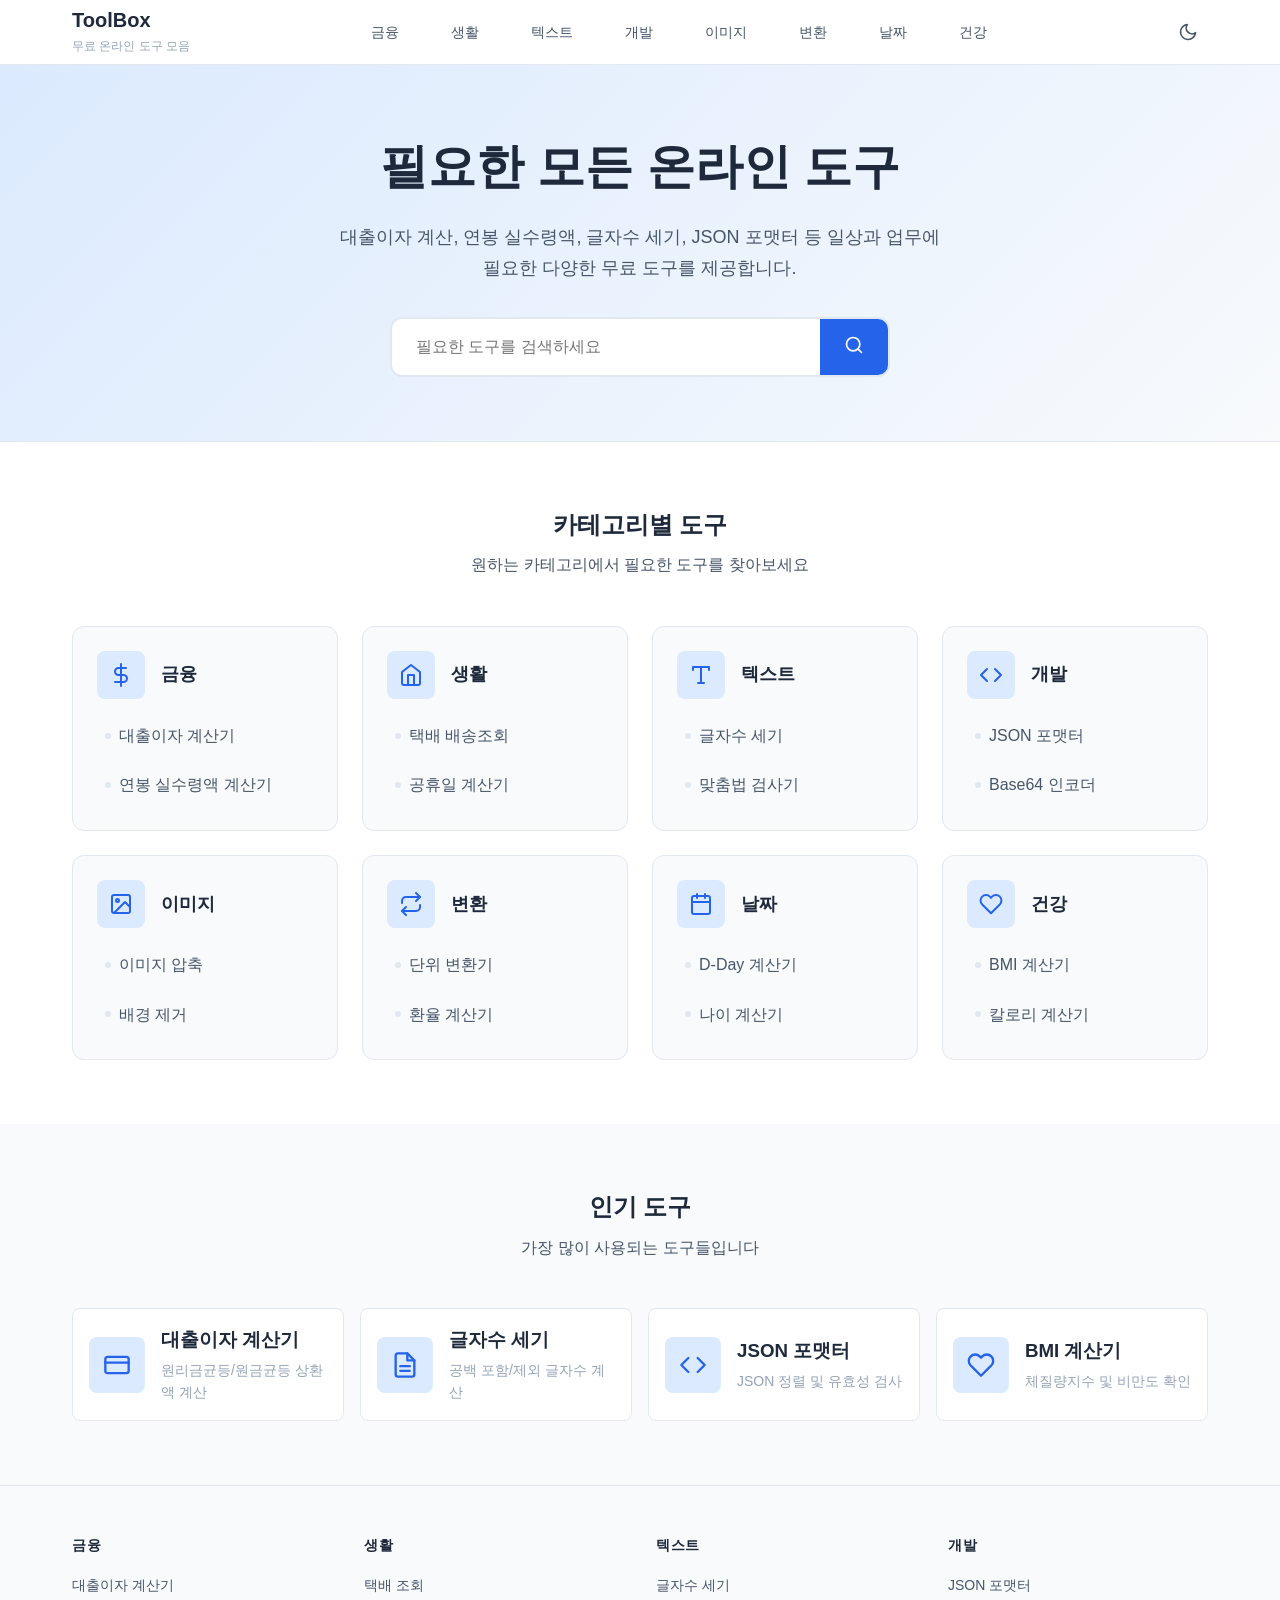
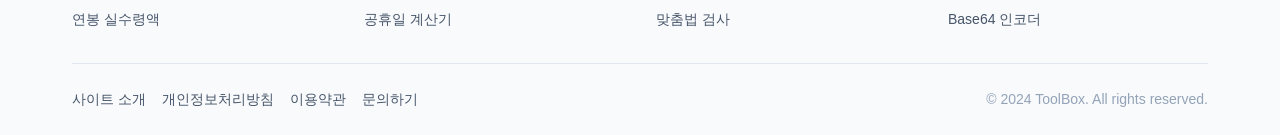
==== index.html @ 07d3b4db "first commit" ====
<!DOCTYPE html>
<html lang="ko">
<head>
  <meta charset="UTF-8">
  <meta name="viewport" content="width=device-width, initial-scale=1.0">

  <!-- SEO Meta Tags -->
  <title>ToolBox - 무료 온라인 도구 모음 | 계산기, 변환기, 개발 도구</title>
  <meta name="description" content="대출이자 계산기, 연봉 실수령액, 글자수 세기, JSON 포맷터 등 다양한 무료 온라인 도구를 제공합니다. 광고 없이 빠르고 편리하게 이용하세요.">
  <meta name="keywords" content="온라인 도구, 계산기, 변환기, 대출이자 계산기, 연봉 계산기, 글자수 세기, JSON 포맷터, BMI 계산기">
  <meta name="author" content="ToolBox">
  <meta name="robots" content="index, follow">
  <link rel="canonical" href="https://judysylph.com/">

  <!-- Open Graph / Facebook -->
  <meta property="og:type" content="website">
  <meta property="og:url" content="https://judysylph.com/">
  <meta property="og:title" content="ToolBox - 무료 온라인 도구 모음">
  <meta property="og:description" content="대출이자 계산기, 연봉 실수령액, 글자수 세기, JSON 포맷터 등 다양한 무료 온라인 도구를 제공합니다.">
  <meta property="og:image" content="https://judysylph.com/assets/images/og-image.png">
  <meta property="og:locale" content="ko_KR">
  <meta property="og:site_name" content="ToolBox">

  <!-- Twitter -->
  <meta name="twitter:card" content="summary_large_image">
  <meta name="twitter:url" content="https://judysylph.com/">
  <meta name="twitter:title" content="ToolBox - 무료 온라인 도구 모음">
  <meta name="twitter:description" content="대출이자 계산기, 연봉 실수령액, 글자수 세기, JSON 포맷터 등 다양한 무료 온라인 도구를 제공합니다.">
  <meta name="twitter:image" content="https://judysylph.com/assets/images/og-image.png">

  <!-- Favicon -->
  <link rel="icon" type="image/x-icon" href="/assets/images/favicon.ico">
  <link rel="apple-touch-icon" href="/assets/images/apple-touch-icon.png">

  <!-- Stylesheets -->
  <link rel="stylesheet" href="/assets/css/variables.css">
  <link rel="stylesheet" href="/assets/css/common.css">

  <!-- Page Specific Styles -->
  <style>
    /* Hero Section */
    .hero {
      text-align: center;
      padding: var(--spacing-3xl) 0;
      background: linear-gradient(135deg, var(--color-primary-light) 0%, var(--color-bg-secondary) 100%);
      border-bottom: 1px solid var(--color-border);
    }

    .hero-title {
      font-size: var(--font-size-4xl);
      font-weight: var(--font-weight-bold);
      color: var(--color-text-primary);
      margin-bottom: var(--spacing-md);
    }

    .hero-description {
      font-size: var(--font-size-lg);
      color: var(--color-text-secondary);
      max-width: 600px;
      margin: 0 auto var(--spacing-xl);
      line-height: var(--line-height-relaxed);
    }

    /* Search Box */
    .search-box {
      max-width: 500px;
      margin: 0 auto;
    }

    .search-input-wrapper {
      display: flex;
      background-color: var(--color-bg-primary);
      border: 2px solid var(--color-border);
      border-radius: var(--radius-lg);
      overflow: hidden;
      transition: border-color var(--transition-fast);
    }

    .search-input-wrapper:focus-within {
      border-color: var(--color-primary);
    }

    .search-input {
      flex: 1;
      padding: var(--spacing-md) var(--spacing-lg);
      border: none;
      font-size: var(--font-size-base);
      background: transparent;
      color: var(--color-text-primary);
    }

    .search-input:focus {
      outline: none;
    }

    .search-btn {
      padding: var(--spacing-md) var(--spacing-lg);
      background-color: var(--color-primary);
      color: var(--color-text-inverse);
      border: none;
      cursor: pointer;
      transition: background-color var(--transition-fast);
    }

    .search-btn:hover {
      background-color: var(--color-primary-hover);
    }

    /* Categories Section */
    .categories-section {
      padding: var(--spacing-3xl) 0;
    }

    .section-header {
      text-align: center;
      margin-bottom: var(--spacing-2xl);
    }

    .section-header h2 {
      font-size: var(--font-size-2xl);
      font-weight: var(--font-weight-bold);
      color: var(--color-text-primary);
      margin-bottom: var(--spacing-sm);
    }

    .section-header p {
      color: var(--color-text-secondary);
    }

    /* Category Grid */
    .category-grid {
      display: grid;
      grid-template-columns: repeat(1, 1fr);
      gap: var(--spacing-lg);
    }

    .category-card {
      background-color: var(--color-bg-secondary);
      border: 1px solid var(--color-border);
      border-radius: var(--radius-lg);
      padding: var(--spacing-lg);
      transition: border-color var(--transition-fast), box-shadow var(--transition-fast);
    }

    .category-card:hover {
      border-color: var(--color-primary);
      box-shadow: var(--shadow-md);
    }

    .category-header {
      display: flex;
      align-items: center;
      gap: var(--spacing-md);
      margin-bottom: var(--spacing-md);
    }

    .category-icon {
      width: 48px;
      height: 48px;
      display: flex;
      align-items: center;
      justify-content: center;
      background-color: var(--color-primary-light);
      border-radius: var(--radius-md);
      color: var(--color-primary);
    }

    .category-icon svg {
      width: 24px;
      height: 24px;
    }

    .category-title {
      font-size: var(--font-size-lg);
      font-weight: var(--font-weight-semibold);
      color: var(--color-text-primary);
    }

    .category-tools {
      display: flex;
      flex-direction: column;
      gap: var(--spacing-sm);
    }

    .category-tools a {
      display: flex;
      align-items: center;
      gap: var(--spacing-sm);
      padding: var(--spacing-sm);
      color: var(--color-text-secondary);
      border-radius: var(--radius-sm);
      transition: background-color var(--transition-fast), color var(--transition-fast);
    }

    .category-tools a:hover {
      background-color: var(--color-bg-tertiary);
      color: var(--color-primary);
    }

    .category-tools a::before {
      content: '';
      width: 6px;
      height: 6px;
      background-color: var(--color-border);
      border-radius: 50%;
    }

    .category-tools a:hover::before {
      background-color: var(--color-primary);
    }

    /* Popular Tools Section */
    .popular-section {
      padding: var(--spacing-3xl) 0;
      background-color: var(--color-bg-secondary);
    }

    .popular-grid {
      display: grid;
      grid-template-columns: repeat(1, 1fr);
      gap: var(--spacing-md);
    }

    .popular-card {
      display: flex;
      align-items: center;
      gap: var(--spacing-md);
      padding: var(--spacing-md);
      background-color: var(--color-bg-primary);
      border: 1px solid var(--color-border);
      border-radius: var(--radius-md);
      transition: border-color var(--transition-fast), box-shadow var(--transition-fast);
    }

    .popular-card:hover {
      border-color: var(--color-primary);
      box-shadow: var(--shadow-md);
    }

    .popular-icon {
      width: 56px;
      height: 56px;
      display: flex;
      align-items: center;
      justify-content: center;
      background-color: var(--color-primary-light);
      border-radius: var(--radius-md);
      color: var(--color-primary);
      flex-shrink: 0;
    }

    .popular-icon svg {
      width: 28px;
      height: 28px;
    }

    .popular-content {
      flex: 1;
    }

    .popular-title {
      font-weight: var(--font-weight-semibold);
      color: var(--color-text-primary);
      margin-bottom: 4px;
    }

    .popular-desc {
      font-size: var(--font-size-sm);
      color: var(--color-text-tertiary);
    }

    /* Responsive */
    @media (min-width: 640px) {
      .category-grid {
        grid-template-columns: repeat(2, 1fr);
      }

      .popular-grid {
        grid-template-columns: repeat(2, 1fr);
      }
    }

    @media (min-width: 1024px) {
      .hero-title {
        font-size: 3rem;
      }

      .category-grid {
        grid-template-columns: repeat(4, 1fr);
      }

      .popular-grid {
        grid-template-columns: repeat(4, 1fr);
      }
    }
  </style>

  <!-- Structured Data -->
  <script type="application/ld+json">
  {
    "@context": "https://schema.org",
    "@type": "WebSite",
    "name": "ToolBox",
    "url": "https://judysylph.com",
    "description": "다양한 온라인 도구를 무료로 제공하는 사이트입니다.",
    "potentialAction": {
      "@type": "SearchAction",
      "target": "https://judysylph.com/search?q={search_term_string}",
      "query-input": "required name=search_term_string"
    }
  }
  </script>
</head>
<body>
  <!-- Skip Link -->
  <a href="#main-content" class="skip-link">본문으로 바로가기</a>

  <!-- Header -->
  <header class="site-header">
    <div class="header-container">
      <div class="site-brand">
        <a href="/">
          <span class="site-name">ToolBox</span>
        </a>
        <span class="site-tagline">무료 온라인 도구 모음</span>
      </div>

      <nav class="main-nav" aria-label="메인 메뉴">
        <ul class="nav-list">
          <li class="nav-item"><a href="/tools/finance/">금융</a></li>
          <li class="nav-item"><a href="/tools/life/">생활</a></li>
          <li class="nav-item"><a href="/tools/text/">텍스트</a></li>
          <li class="nav-item"><a href="/tools/dev/">개발</a></li>
          <li class="nav-item"><a href="/tools/image/">이미지</a></li>
          <li class="nav-item"><a href="/tools/convert/">변환</a></li>
          <li class="nav-item"><a href="/tools/date/">날짜</a></li>
          <li class="nav-item"><a href="/tools/health/">건강</a></li>
        </ul>
      </nav>

      <div class="header-utils">
        <button type="button" class="btn-icon theme-toggle" aria-label="다크모드 전환">
          <svg class="icon-moon" xmlns="http://www.w3.org/2000/svg" width="20" height="20" viewBox="0 0 24 24" fill="none" stroke="currentColor" stroke-width="2" stroke-linecap="round" stroke-linejoin="round">
            <path d="M21 12.79A9 9 0 1 1 11.21 3 7 7 0 0 0 21 12.79z"></path>
          </svg>
          <svg class="icon-sun" xmlns="http://www.w3.org/2000/svg" width="20" height="20" viewBox="0 0 24 24" fill="none" stroke="currentColor" stroke-width="2" stroke-linecap="round" stroke-linejoin="round" style="display: none;">
            <circle cx="12" cy="12" r="5"></circle>
            <line x1="12" y1="1" x2="12" y2="3"></line>
            <line x1="12" y1="21" x2="12" y2="23"></line>
            <line x1="4.22" y1="4.22" x2="5.64" y2="5.64"></line>
            <line x1="18.36" y1="18.36" x2="19.78" y2="19.78"></line>
            <line x1="1" y1="12" x2="3" y2="12"></line>
            <line x1="21" y1="12" x2="23" y2="12"></line>
            <line x1="4.22" y1="19.78" x2="5.64" y2="18.36"></line>
            <line x1="18.36" y1="5.64" x2="19.78" y2="4.22"></line>
          </svg>
        </button>

        <button type="button" class="btn-icon mobile-menu-toggle" aria-label="메뉴 열기" aria-expanded="false" aria-controls="mobile-nav">
          <svg class="icon-menu" xmlns="http://www.w3.org/2000/svg" width="20" height="20" viewBox="0 0 24 24" fill="none" stroke="currentColor" stroke-width="2" stroke-linecap="round" stroke-linejoin="round">
            <line x1="3" y1="12" x2="21" y2="12"></line>
            <line x1="3" y1="6" x2="21" y2="6"></line>
            <line x1="3" y1="18" x2="21" y2="18"></line>
          </svg>
          <svg class="icon-close" xmlns="http://www.w3.org/2000/svg" width="20" height="20" viewBox="0 0 24 24" fill="none" stroke="currentColor" stroke-width="2" stroke-linecap="round" stroke-linejoin="round">
            <line x1="18" y1="6" x2="6" y2="18"></line>
            <line x1="6" y1="6" x2="18" y2="18"></line>
          </svg>
        </button>
      </div>
    </div>

    <nav id="mobile-nav" class="mobile-nav" aria-label="모바일 메뉴">
      <ul class="mobile-nav-list">
        <li class="mobile-nav-item"><a href="/tools/finance/">금융</a></li>
        <li class="mobile-nav-item"><a href="/tools/life/">생활</a></li>
        <li class="mobile-nav-item"><a href="/tools/text/">텍스트</a></li>
        <li class="mobile-nav-item"><a href="/tools/dev/">개발</a></li>
        <li class="mobile-nav-item"><a href="/tools/image/">이미지</a></li>
        <li class="mobile-nav-item"><a href="/tools/convert/">변환</a></li>
        <li class="mobile-nav-item"><a href="/tools/date/">날짜</a></li>
        <li class="mobile-nav-item"><a href="/tools/health/">건강</a></li>
      </ul>
    </nav>
  </header>

  <!-- Main Content -->
  <main id="main-content">
    <!-- Hero Section -->
    <section class="hero">
      <div class="container">
        <h1 class="hero-title">필요한 모든 온라인 도구</h1>
        <p class="hero-description">
          대출이자 계산, 연봉 실수령액, 글자수 세기, JSON 포맷터 등
          일상과 업무에 필요한 다양한 무료 도구를 제공합니다.
        </p>
        <div class="search-box">
          <div class="search-input-wrapper">
            <input type="search" class="search-input" placeholder="필요한 도구를 검색하세요" aria-label="도구 검색">
            <button type="button" class="search-btn" aria-label="검색">
              <svg xmlns="http://www.w3.org/2000/svg" width="20" height="20" viewBox="0 0 24 24" fill="none" stroke="currentColor" stroke-width="2" stroke-linecap="round" stroke-linejoin="round">
                <circle cx="11" cy="11" r="8"></circle>
                <line x1="21" y1="21" x2="16.65" y2="16.65"></line>
              </svg>
            </button>
          </div>
        </div>
      </div>
    </section>

    <!-- Categories Section -->
    <section class="categories-section">
      <div class="container">
        <div class="section-header">
          <h2>카테고리별 도구</h2>
          <p>원하는 카테고리에서 필요한 도구를 찾아보세요</p>
        </div>

        <div class="category-grid">
          <!-- 금융 -->
          <div class="category-card">
            <div class="category-header">
              <div class="category-icon">
                <svg xmlns="http://www.w3.org/2000/svg" width="24" height="24" viewBox="0 0 24 24" fill="none" stroke="currentColor" stroke-width="2" stroke-linecap="round" stroke-linejoin="round">
                  <line x1="12" y1="1" x2="12" y2="23"></line>
                  <path d="M17 5H9.5a3.5 3.5 0 0 0 0 7h5a3.5 3.5 0 0 1 0 7H6"></path>
                </svg>
              </div>
              <h3 class="category-title">금융</h3>
            </div>
            <div class="category-tools">
              <a href="/tools/finance/loan-calculator.html">대출이자 계산기</a>
              <a href="/tools/finance/salary-calculator.html">연봉 실수령액 계산기</a>
            </div>
          </div>

          <!-- 생활 -->
          <div class="category-card">
            <div class="category-header">
              <div class="category-icon">
                <svg xmlns="http://www.w3.org/2000/svg" width="24" height="24" viewBox="0 0 24 24" fill="none" stroke="currentColor" stroke-width="2" stroke-linecap="round" stroke-linejoin="round">
                  <path d="M3 9l9-7 9 7v11a2 2 0 0 1-2 2H5a2 2 0 0 1-2-2z"></path>
                  <polyline points="9 22 9 12 15 12 15 22"></polyline>
                </svg>
              </div>
              <h3 class="category-title">생활</h3>
            </div>
            <div class="category-tools">
              <a href="/tools/life/delivery-tracking.html">택배 배송조회</a>
              <a href="/tools/life/holiday-calculator.html">공휴일 계산기</a>
            </div>
          </div>

          <!-- 텍스트 -->
          <div class="category-card">
            <div class="category-header">
              <div class="category-icon">
                <svg xmlns="http://www.w3.org/2000/svg" width="24" height="24" viewBox="0 0 24 24" fill="none" stroke="currentColor" stroke-width="2" stroke-linecap="round" stroke-linejoin="round">
                  <polyline points="4 7 4 4 20 4 20 7"></polyline>
                  <line x1="9" y1="20" x2="15" y2="20"></line>
                  <line x1="12" y1="4" x2="12" y2="20"></line>
                </svg>
              </div>
              <h3 class="category-title">텍스트</h3>
            </div>
            <div class="category-tools">
              <a href="/tools/text/char-counter.html">글자수 세기</a>
              <a href="/tools/text/spell-checker.html">맞춤법 검사기</a>
            </div>
          </div>

          <!-- 개발 -->
          <div class="category-card">
            <div class="category-header">
              <div class="category-icon">
                <svg xmlns="http://www.w3.org/2000/svg" width="24" height="24" viewBox="0 0 24 24" fill="none" stroke="currentColor" stroke-width="2" stroke-linecap="round" stroke-linejoin="round">
                  <polyline points="16 18 22 12 16 6"></polyline>
                  <polyline points="8 6 2 12 8 18"></polyline>
                </svg>
              </div>
              <h3 class="category-title">개발</h3>
            </div>
            <div class="category-tools">
              <a href="/tools/dev/json-formatter.html">JSON 포맷터</a>
              <a href="/tools/dev/base64-encoder.html">Base64 인코더</a>
            </div>
          </div>

          <!-- 이미지 -->
          <div class="category-card">
            <div class="category-header">
              <div class="category-icon">
                <svg xmlns="http://www.w3.org/2000/svg" width="24" height="24" viewBox="0 0 24 24" fill="none" stroke="currentColor" stroke-width="2" stroke-linecap="round" stroke-linejoin="round">
                  <rect x="3" y="3" width="18" height="18" rx="2" ry="2"></rect>
                  <circle cx="8.5" cy="8.5" r="1.5"></circle>
                  <polyline points="21 15 16 10 5 21"></polyline>
                </svg>
              </div>
              <h3 class="category-title">이미지</h3>
            </div>
            <div class="category-tools">
              <a href="/tools/image/image-compressor.html">이미지 압축</a>
              <a href="/tools/image/bg-remover.html">배경 제거</a>
            </div>
          </div>

          <!-- 변환 -->
          <div class="category-card">
            <div class="category-header">
              <div class="category-icon">
                <svg xmlns="http://www.w3.org/2000/svg" width="24" height="24" viewBox="0 0 24 24" fill="none" stroke="currentColor" stroke-width="2" stroke-linecap="round" stroke-linejoin="round">
                  <polyline points="17 1 21 5 17 9"></polyline>
                  <path d="M3 11V9a4 4 0 0 1 4-4h14"></path>
                  <polyline points="7 23 3 19 7 15"></polyline>
                  <path d="M21 13v2a4 4 0 0 1-4 4H3"></path>
                </svg>
              </div>
              <h3 class="category-title">변환</h3>
            </div>
            <div class="category-tools">
              <a href="/tools/convert/unit-converter.html">단위 변환기</a>
              <a href="/tools/convert/currency-calculator.html">환율 계산기</a>
            </div>
          </div>

          <!-- 날짜 -->
          <div class="category-card">
            <div class="category-header">
              <div class="category-icon">
                <svg xmlns="http://www.w3.org/2000/svg" width="24" height="24" viewBox="0 0 24 24" fill="none" stroke="currentColor" stroke-width="2" stroke-linecap="round" stroke-linejoin="round">
                  <rect x="3" y="4" width="18" height="18" rx="2" ry="2"></rect>
                  <line x1="16" y1="2" x2="16" y2="6"></line>
                  <line x1="8" y1="2" x2="8" y2="6"></line>
                  <line x1="3" y1="10" x2="21" y2="10"></line>
                </svg>
              </div>
              <h3 class="category-title">날짜</h3>
            </div>
            <div class="category-tools">
              <a href="/tools/date/dday-calculator.html">D-Day 계산기</a>
              <a href="/tools/date/age-calculator.html">나이 계산기</a>
            </div>
          </div>

          <!-- 건강 -->
          <div class="category-card">
            <div class="category-header">
              <div class="category-icon">
                <svg xmlns="http://www.w3.org/2000/svg" width="24" height="24" viewBox="0 0 24 24" fill="none" stroke="currentColor" stroke-width="2" stroke-linecap="round" stroke-linejoin="round">
                  <path d="M20.84 4.61a5.5 5.5 0 0 0-7.78 0L12 5.67l-1.06-1.06a5.5 5.5 0 0 0-7.78 7.78l1.06 1.06L12 21.23l7.78-7.78 1.06-1.06a5.5 5.5 0 0 0 0-7.78z"></path>
                </svg>
              </div>
              <h3 class="category-title">건강</h3>
            </div>
            <div class="category-tools">
              <a href="/tools/health/bmi-calculator.html">BMI 계산기</a>
              <a href="/tools/health/calorie-calculator.html">칼로리 계산기</a>
            </div>
          </div>
        </div>
      </div>
    </section>

    <!-- Popular Tools Section -->
    <section class="popular-section">
      <div class="container">
        <div class="section-header">
          <h2>인기 도구</h2>
          <p>가장 많이 사용되는 도구들입니다</p>
        </div>

        <div class="popular-grid">
          <a href="/tools/finance/loan-calculator.html" class="popular-card">
            <div class="popular-icon">
              <svg xmlns="http://www.w3.org/2000/svg" width="28" height="28" viewBox="0 0 24 24" fill="none" stroke="currentColor" stroke-width="2" stroke-linecap="round" stroke-linejoin="round">
                <rect x="2" y="5" width="20" height="14" rx="2"></rect>
                <line x1="2" y1="10" x2="22" y2="10"></line>
              </svg>
            </div>
            <div class="popular-content">
              <h3 class="popular-title">대출이자 계산기</h3>
              <p class="popular-desc">원리금균등/원금균등 상환액 계산</p>
            </div>
          </a>

          <a href="/tools/text/char-counter.html" class="popular-card">
            <div class="popular-icon">
              <svg xmlns="http://www.w3.org/2000/svg" width="28" height="28" viewBox="0 0 24 24" fill="none" stroke="currentColor" stroke-width="2" stroke-linecap="round" stroke-linejoin="round">
                <path d="M14 2H6a2 2 0 0 0-2 2v16a2 2 0 0 0 2 2h12a2 2 0 0 0 2-2V8z"></path>
                <polyline points="14 2 14 8 20 8"></polyline>
                <line x1="16" y1="13" x2="8" y2="13"></line>
                <line x1="16" y1="17" x2="8" y2="17"></line>
              </svg>
            </div>
            <div class="popular-content">
              <h3 class="popular-title">글자수 세기</h3>
              <p class="popular-desc">공백 포함/제외 글자수 계산</p>
            </div>
          </a>

          <a href="/tools/dev/json-formatter.html" class="popular-card">
            <div class="popular-icon">
              <svg xmlns="http://www.w3.org/2000/svg" width="28" height="28" viewBox="0 0 24 24" fill="none" stroke="currentColor" stroke-width="2" stroke-linecap="round" stroke-linejoin="round">
                <polyline points="16 18 22 12 16 6"></polyline>
                <polyline points="8 6 2 12 8 18"></polyline>
              </svg>
            </div>
            <div class="popular-content">
              <h3 class="popular-title">JSON 포맷터</h3>
              <p class="popular-desc">JSON 정렬 및 유효성 검사</p>
            </div>
          </a>

          <a href="/tools/health/bmi-calculator.html" class="popular-card">
            <div class="popular-icon">
              <svg xmlns="http://www.w3.org/2000/svg" width="28" height="28" viewBox="0 0 24 24" fill="none" stroke="currentColor" stroke-width="2" stroke-linecap="round" stroke-linejoin="round">
                <path d="M20.84 4.61a5.5 5.5 0 0 0-7.78 0L12 5.67l-1.06-1.06a5.5 5.5 0 0 0-7.78 7.78l1.06 1.06L12 21.23l7.78-7.78 1.06-1.06a5.5 5.5 0 0 0 0-7.78z"></path>
              </svg>
            </div>
            <div class="popular-content">
              <h3 class="popular-title">BMI 계산기</h3>
              <p class="popular-desc">체질량지수 및 비만도 확인</p>
            </div>
          </a>
        </div>
      </div>
    </section>
  </main>

  <!-- Footer -->
  <footer class="site-footer">
    <div class="footer-container">
      <div class="footer-nav">
        <div class="footer-section">
          <h3>금융</h3>
          <ul class="footer-links">
            <li><a href="/tools/finance/loan-calculator.html">대출이자 계산기</a></li>
            <li><a href="/tools/finance/salary-calculator.html">연봉 실수령액</a></li>
          </ul>
        </div>
        <div class="footer-section">
          <h3>생활</h3>
          <ul class="footer-links">
            <li><a href="/tools/life/delivery-tracking.html">택배 조회</a></li>
            <li><a href="/tools/life/holiday-calculator.html">공휴일 계산기</a></li>
          </ul>
        </div>
        <div class="footer-section">
          <h3>텍스트</h3>
          <ul class="footer-links">
            <li><a href="/tools/text/char-counter.html">글자수 세기</a></li>
            <li><a href="/tools/text/spell-checker.html">맞춤법 검사</a></li>
          </ul>
        </div>
        <div class="footer-section">
          <h3>개발</h3>
          <ul class="footer-links">
            <li><a href="/tools/dev/json-formatter.html">JSON 포맷터</a></li>
            <li><a href="/tools/dev/base64-encoder.html">Base64 인코더</a></li>
          </ul>
        </div>
      </div>

      <div class="footer-bottom">
        <nav class="footer-legal" aria-label="법적 고지">
          <a href="/pages/about.html">사이트 소개</a>
          <a href="/pages/privacy-policy.html">개인정보처리방침</a>
          <a href="/pages/terms-of-service.html">이용약관</a>
          <a href="/pages/contact.html">문의하기</a>
        </nav>
        <p class="footer-copyright">
          &copy; 2024 ToolBox. All rights reserved.
        </p>
      </div>
    </div>
  </footer>

  <script src="/assets/js/common.js"></script>
</body>
</html>
---- assets/css/variables.css ----
/* ==========================================================================
   CSS Variables - Design Tokens
   ========================================================================== */

:root {
  /* Colors - Light Theme */
  --color-primary: #2563eb;
  --color-primary-hover: #1d4ed8;
  --color-primary-light: #dbeafe;

  --color-secondary: #64748b;
  --color-secondary-hover: #475569;

  --color-success: #22c55e;
  --color-warning: #f59e0b;
  --color-error: #ef4444;

  /* Background Colors */
  --color-bg-primary: #ffffff;
  --color-bg-secondary: #f8fafc;
  --color-bg-tertiary: #f1f5f9;

  /* Text Colors */
  --color-text-primary: #1e293b;
  --color-text-secondary: #475569;
  --color-text-tertiary: #94a3b8;
  --color-text-inverse: #ffffff;

  /* Border Colors */
  --color-border: #e2e8f0;
  --color-border-hover: #cbd5e1;

  /* Typography */
  --font-family-base: 'Pretendard', -apple-system, BlinkMacSystemFont, 'Segoe UI', Roboto, sans-serif;
  --font-family-mono: 'Fira Code', 'Consolas', monospace;

  --font-size-xs: 0.75rem;    /* 12px */
  --font-size-sm: 0.875rem;   /* 14px */
  --font-size-base: 1rem;     /* 16px */
  --font-size-lg: 1.125rem;   /* 18px */
  --font-size-xl: 1.25rem;    /* 20px */
  --font-size-2xl: 1.5rem;    /* 24px */
  --font-size-3xl: 1.875rem;  /* 30px */
  --font-size-4xl: 2.25rem;   /* 36px */

  --font-weight-normal: 400;
  --font-weight-medium: 500;
  --font-weight-semibold: 600;
  --font-weight-bold: 700;

  --line-height-tight: 1.25;
  --line-height-base: 1.6;
  --line-height-relaxed: 1.75;

  /* Spacing */
  --spacing-xs: 0.25rem;   /* 4px */
  --spacing-sm: 0.5rem;    /* 8px */
  --spacing-md: 1rem;      /* 16px */
  --spacing-lg: 1.5rem;    /* 24px */
  --spacing-xl: 2rem;      /* 32px */
  --spacing-2xl: 3rem;     /* 48px */
  --spacing-3xl: 4rem;     /* 64px */

  /* Layout */
  --container-max-width: 1200px;
  --container-padding: 1rem;
  --header-height: 64px;

  /* Border Radius */
  --radius-sm: 4px;
  --radius-md: 8px;
  --radius-lg: 12px;
  --radius-full: 9999px;

  /* Shadows */
  --shadow-sm: 0 1px 2px rgba(0, 0, 0, 0.05);
  --shadow-md: 0 4px 6px -1px rgba(0, 0, 0, 0.1);
  --shadow-lg: 0 10px 15px -3px rgba(0, 0, 0, 0.1);

  /* Z-index */
  --z-dropdown: 100;
  --z-header: 200;
  --z-modal: 300;

  /* Transitions */
  --transition-fast: 150ms ease;
  --transition-base: 250ms ease;
}

/* Dark Theme */
[data-theme="dark"] {
  --color-primary: #3b82f6;
  --color-primary-hover: #60a5fa;
  --color-primary-light: #1e3a5f;

  --color-bg-primary: #0f172a;
  --color-bg-secondary: #1e293b;
  --color-bg-tertiary: #334155;

  --color-text-primary: #f1f5f9;
  --color-text-secondary: #cbd5e1;
  --color-text-tertiary: #64748b;

  --color-border: #334155;
  --color-border-hover: #475569;

  --shadow-sm: 0 1px 2px rgba(0, 0, 0, 0.3);
  --shadow-md: 0 4px 6px -1px rgba(0, 0, 0, 0.4);
  --shadow-lg: 0 10px 15px -3px rgba(0, 0, 0, 0.5);
}
---- assets/css/common.css ----
/* ==========================================================================
   Common Styles - Base Layout
   ========================================================================== */

/* Reset & Base
   ========================================================================== */
*,
*::before,
*::after {
  box-sizing: border-box;
  margin: 0;
  padding: 0;
}

html {
  font-size: 16px;
  scroll-behavior: smooth;
  -webkit-text-size-adjust: 100%;
}

body {
  font-family: var(--font-family-base);
  font-size: var(--font-size-base);
  font-weight: var(--font-weight-normal);
  line-height: var(--line-height-base);
  color: var(--color-text-primary);
  background-color: var(--color-bg-primary);
  min-height: 100vh;
  display: flex;
  flex-direction: column;
}

/* Links */
a {
  color: var(--color-primary);
  text-decoration: none;
  transition: color var(--transition-fast);
}

a:hover {
  color: var(--color-primary-hover);
}

a:focus-visible {
  outline: 2px solid var(--color-primary);
  outline-offset: 2px;
}

/* Images */
img {
  max-width: 100%;
  height: auto;
  display: block;
}

/* Lists */
ul,
ol {
  list-style: none;
}

/* Buttons */
button {
  font-family: inherit;
  font-size: inherit;
  cursor: pointer;
  border: none;
  background: none;
}

button:focus-visible {
  outline: 2px solid var(--color-primary);
  outline-offset: 2px;
}

/* Inputs */
input,
textarea,
select {
  font-family: inherit;
  font-size: inherit;
}

/* Container
   ========================================================================== */
.container {
  width: 100%;
  max-width: var(--container-max-width);
  margin: 0 auto;
  padding: 0 var(--container-padding);
}

/* Skip Link (Accessibility)
   ========================================================================== */
.skip-link {
  position: absolute;
  top: -100%;
  left: 0;
  background: var(--color-primary);
  color: var(--color-text-inverse);
  padding: var(--spacing-sm) var(--spacing-md);
  z-index: var(--z-modal);
  transition: top var(--transition-fast);
}

.skip-link:focus {
  top: 0;
}

/* ==========================================================================
   Header
   ========================================================================== */
.site-header {
  position: sticky;
  top: 0;
  z-index: var(--z-header);
  background-color: var(--color-bg-primary);
  border-bottom: 1px solid var(--color-border);
}

.header-container {
  display: flex;
  align-items: center;
  justify-content: space-between;
  height: var(--header-height);
  padding: 0 var(--container-padding);
  max-width: var(--container-max-width);
  margin: 0 auto;
}

/* Logo & Site Info */
.site-brand {
  display: flex;
  flex-direction: column;
  gap: 2px;
}

.site-brand a {
  color: var(--color-text-primary);
  text-decoration: none;
}

.site-name {
  font-size: var(--font-size-xl);
  font-weight: var(--font-weight-bold);
  line-height: var(--line-height-tight);
}

.site-tagline {
  font-size: var(--font-size-xs);
  color: var(--color-text-tertiary);
  display: none;
}

/* Main Navigation */
.main-nav {
  display: none;
}

.nav-list {
  display: flex;
  align-items: center;
  gap: var(--spacing-xs);
}

.nav-item a {
  display: block;
  padding: var(--spacing-sm) var(--spacing-md);
  color: var(--color-text-secondary);
  font-size: var(--font-size-sm);
  font-weight: var(--font-weight-medium);
  border-radius: var(--radius-md);
  transition: background-color var(--transition-fast), color var(--transition-fast);
}

.nav-item a:hover,
.nav-item a.active {
  color: var(--color-primary);
  background-color: var(--color-primary-light);
}

/* Header Utilities */
.header-utils {
  display: flex;
  align-items: center;
  gap: var(--spacing-sm);
}

.btn-icon {
  display: flex;
  align-items: center;
  justify-content: center;
  width: 40px;
  height: 40px;
  border-radius: var(--radius-md);
  color: var(--color-text-secondary);
  transition: background-color var(--transition-fast), color var(--transition-fast);
}

.btn-icon:hover {
  background-color: var(--color-bg-tertiary);
  color: var(--color-text-primary);
}

.btn-icon svg {
  width: 20px;
  height: 20px;
}

/* Mobile Menu Toggle */
.mobile-menu-toggle {
  display: flex;
}

.mobile-menu-toggle .icon-close {
  display: none;
}

.mobile-menu-toggle.active .icon-menu {
  display: none;
}

.mobile-menu-toggle.active .icon-close {
  display: block;
}

/* Mobile Navigation */
.mobile-nav {
  display: none;
  position: absolute;
  top: var(--header-height);
  left: 0;
  right: 0;
  background-color: var(--color-bg-primary);
  border-bottom: 1px solid var(--color-border);
  box-shadow: var(--shadow-lg);
  max-height: calc(100vh - var(--header-height));
  overflow-y: auto;
}

.mobile-nav.active {
  display: block;
}

.mobile-nav-list {
  padding: var(--spacing-md);
}

.mobile-nav-item a {
  display: block;
  padding: var(--spacing-md);
  color: var(--color-text-secondary);
  font-weight: var(--font-weight-medium);
  border-radius: var(--radius-md);
}

.mobile-nav-item a:hover,
.mobile-nav-item a.active {
  color: var(--color-primary);
  background-color: var(--color-primary-light);
}

/* ==========================================================================
   Main Content
   ========================================================================== */
.site-main {
  flex: 1;
  padding: var(--spacing-xl) 0;
}

/* Breadcrumb */
.breadcrumb {
  margin-bottom: var(--spacing-lg);
}

.breadcrumb-list {
  display: flex;
  flex-wrap: wrap;
  align-items: center;
  gap: var(--spacing-xs);
  font-size: var(--font-size-sm);
}

.breadcrumb-item {
  display: flex;
  align-items: center;
  gap: var(--spacing-xs);
  color: var(--color-text-tertiary);
}

.breadcrumb-item:not(:last-child)::after {
  content: '/';
  color: var(--color-text-tertiary);
}

.breadcrumb-item a {
  color: var(--color-text-secondary);
}

.breadcrumb-item a:hover {
  color: var(--color-primary);
}

.breadcrumb-item[aria-current="page"] {
  color: var(--color-text-primary);
  font-weight: var(--font-weight-medium);
}

/* Page Header */
.page-header {
  margin-bottom: var(--spacing-xl);
}

.page-title {
  font-size: var(--font-size-3xl);
  font-weight: var(--font-weight-bold);
  line-height: var(--line-height-tight);
  color: var(--color-text-primary);
  margin-bottom: var(--spacing-sm);
}

.page-description {
  font-size: var(--font-size-lg);
  color: var(--color-text-secondary);
  line-height: var(--line-height-relaxed);
}

/* Content Sections */
.content-section {
  margin-bottom: var(--spacing-2xl);
}

.section-title {
  font-size: var(--font-size-xl);
  font-weight: var(--font-weight-semibold);
  color: var(--color-text-primary);
  margin-bottom: var(--spacing-md);
  padding-bottom: var(--spacing-sm);
  border-bottom: 2px solid var(--color-border);
}

.section-content {
  color: var(--color-text-secondary);
  line-height: var(--line-height-relaxed);
}

.section-content p {
  margin-bottom: var(--spacing-md);
}

.section-content p:last-child {
  margin-bottom: 0;
}

/* ==========================================================================
   Footer
   ========================================================================== */
.site-footer {
  background-color: var(--color-bg-secondary);
  border-top: 1px solid var(--color-border);
  padding: var(--spacing-2xl) 0 var(--spacing-lg);
  margin-top: auto;
}

.footer-container {
  max-width: var(--container-max-width);
  margin: 0 auto;
  padding: 0 var(--container-padding);
}

/* Footer Navigation */
.footer-nav {
  display: grid;
  grid-template-columns: repeat(2, 1fr);
  gap: var(--spacing-xl);
  margin-bottom: var(--spacing-xl);
}

.footer-section h3 {
  font-size: var(--font-size-sm);
  font-weight: var(--font-weight-semibold);
  color: var(--color-text-primary);
  margin-bottom: var(--spacing-md);
  text-transform: uppercase;
  letter-spacing: 0.05em;
}

.footer-links {
  display: flex;
  flex-direction: column;
  gap: var(--spacing-sm);
}

.footer-links a {
  color: var(--color-text-secondary);
  font-size: var(--font-size-sm);
}

.footer-links a:hover {
  color: var(--color-primary);
}

/* Footer Bottom */
.footer-bottom {
  display: flex;
  flex-direction: column;
  gap: var(--spacing-md);
  padding-top: var(--spacing-lg);
  border-top: 1px solid var(--color-border);
}

.footer-legal {
  display: flex;
  flex-wrap: wrap;
  gap: var(--spacing-md);
}

.footer-legal a {
  color: var(--color-text-secondary);
  font-size: var(--font-size-sm);
}

.footer-legal a:hover {
  color: var(--color-primary);
}

.footer-copyright {
  font-size: var(--font-size-sm);
  color: var(--color-text-tertiary);
}

/* ==========================================================================
   Utility Classes
   ========================================================================== */

/* Visibility */
.visually-hidden {
  position: absolute;
  width: 1px;
  height: 1px;
  padding: 0;
  margin: -1px;
  overflow: hidden;
  clip: rect(0, 0, 0, 0);
  white-space: nowrap;
  border: 0;
}

/* Text */
.text-center {
  text-align: center;
}

.text-primary {
  color: var(--color-primary);
}

.text-secondary {
  color: var(--color-text-secondary);
}

/* Spacing */
.mt-md {
  margin-top: var(--spacing-md);
}

.mb-md {
  margin-bottom: var(--spacing-md);
}

.mt-lg {
  margin-top: var(--spacing-lg);
}

.mb-lg {
  margin-bottom: var(--spacing-lg);
}

/* ==========================================================================
   Responsive - Tablet (768px+)
   ========================================================================== */
@media (min-width: 768px) {
  :root {
    --container-padding: 1.5rem;
  }

  .site-tagline {
    display: block;
  }

  .main-nav {
    display: block;
  }

  .mobile-menu-toggle {
    display: none;
  }

  .mobile-nav {
    display: none !important;
  }

  .page-title {
    font-size: var(--font-size-4xl);
  }

  .footer-nav {
    grid-template-columns: repeat(4, 1fr);
  }

  .footer-bottom {
    flex-direction: row;
    justify-content: space-between;
    align-items: center;
  }
}

/* ==========================================================================
   Responsive - Desktop (1024px+)
   ========================================================================== */
@media (min-width: 1024px) {
  :root {
    --container-padding: 2rem;
  }

  .nav-item a {
    padding: var(--spacing-sm) var(--spacing-lg);
  }
}

/* ==========================================================================
   Print Styles
   ========================================================================== */
@media print {
  .site-header,
  .site-footer,
  .breadcrumb,
  .btn-icon {
    display: none;
  }

  .site-main {
    padding: 0;
  }

  body {
    font-size: 12pt;
    line-height: 1.5;
    color: #000;
    background: #fff;
  }

  a {
    color: #000;
    text-decoration: underline;
  }
}
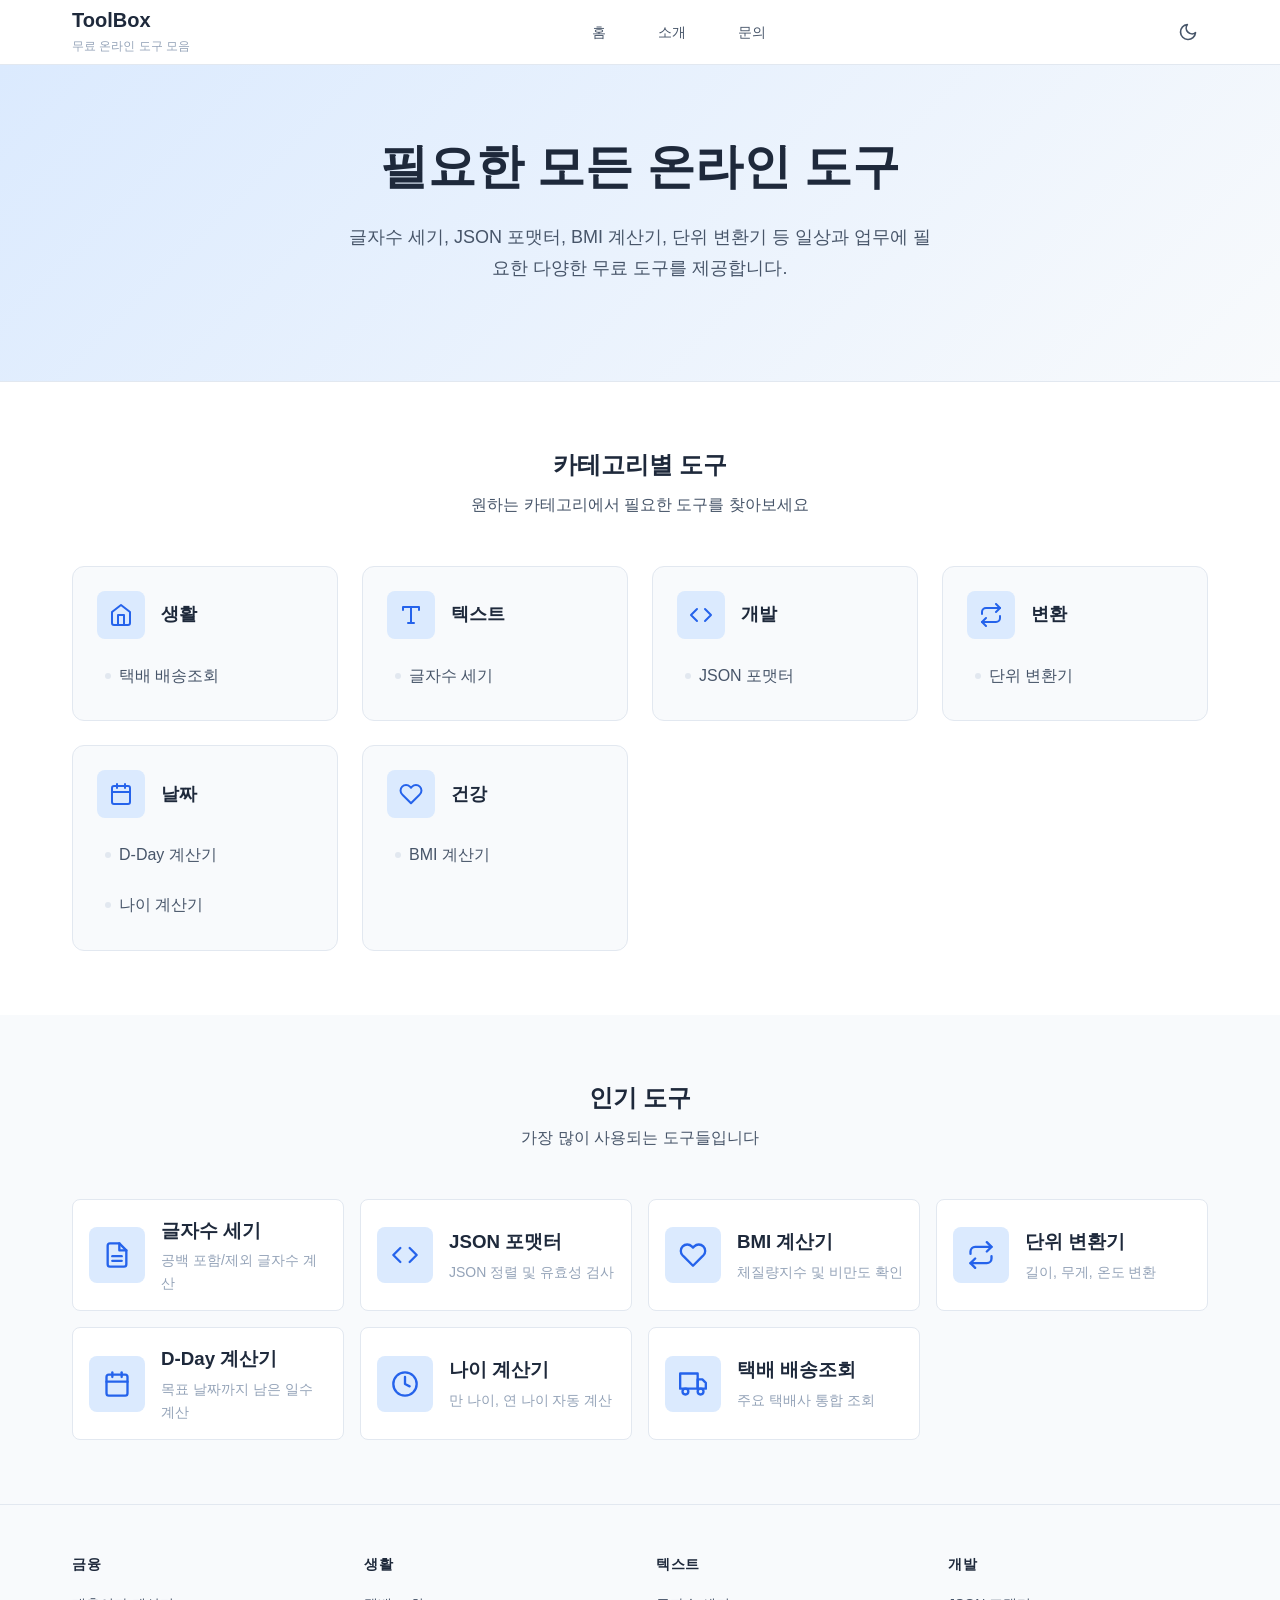
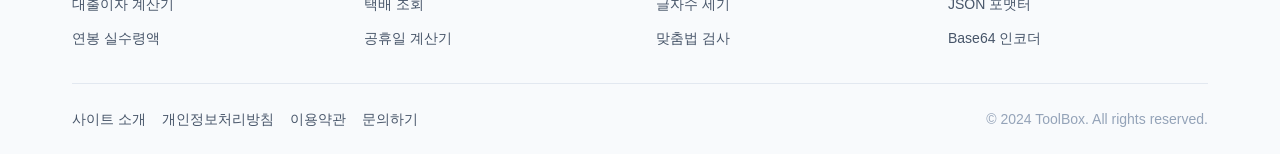
==== commit a58748e1: "." ====
--- a/index.html
+++ b/index.html
@@ -59,51 +59,6 @@
       max-width: 600px;
       margin: 0 auto var(--spacing-xl);
       line-height: var(--line-height-relaxed);
-    }
-
-    /* Search Box */
-    .search-box {
-      max-width: 500px;
-      margin: 0 auto;
-    }
-
-    .search-input-wrapper {
-      display: flex;
-      background-color: var(--color-bg-primary);
-      border: 2px solid var(--color-border);
-      border-radius: var(--radius-lg);
-      overflow: hidden;
-      transition: border-color var(--transition-fast);
-    }
-
-    .search-input-wrapper:focus-within {
-      border-color: var(--color-primary);
-    }
-
-    .search-input {
-      flex: 1;
-      padding: var(--spacing-md) var(--spacing-lg);
-      border: none;
-      font-size: var(--font-size-base);
-      background: transparent;
-      color: var(--color-text-primary);
-    }
-
-    .search-input:focus {
-      outline: none;
-    }
-
-    .search-btn {
-      padding: var(--spacing-md) var(--spacing-lg);
-      background-color: var(--color-primary);
-      color: var(--color-text-inverse);
-      border: none;
-      cursor: pointer;
-      transition: background-color var(--transition-fast);
-    }
-
-    .search-btn:hover {
-      background-color: var(--color-primary-hover);
     }
 
     /* Categories Section */
@@ -327,14 +282,9 @@
 
       <nav class="main-nav" aria-label="메인 메뉴">
         <ul class="nav-list">
-          <li class="nav-item"><a href="/tools/finance/">금융</a></li>
-          <li class="nav-item"><a href="/tools/life/">생활</a></li>
-          <li class="nav-item"><a href="/tools/text/">텍스트</a></li>
-          <li class="nav-item"><a href="/tools/dev/">개발</a></li>
-          <li class="nav-item"><a href="/tools/image/">이미지</a></li>
-          <li class="nav-item"><a href="/tools/convert/">변환</a></li>
-          <li class="nav-item"><a href="/tools/date/">날짜</a></li>
-          <li class="nav-item"><a href="/tools/health/">건강</a></li>
+          <li class="nav-item"><a href="/">홈</a></li>
+          <li class="nav-item"><a href="/pages/about.html">소개</a></li>
+          <li class="nav-item"><a href="/pages/contact.html">문의</a></li>
         </ul>
       </nav>
 
@@ -372,14 +322,9 @@
 
     <nav id="mobile-nav" class="mobile-nav" aria-label="모바일 메뉴">
       <ul class="mobile-nav-list">
-        <li class="mobile-nav-item"><a href="/tools/finance/">금융</a></li>
-        <li class="mobile-nav-item"><a href="/tools/life/">생활</a></li>
-        <li class="mobile-nav-item"><a href="/tools/text/">텍스트</a></li>
-        <li class="mobile-nav-item"><a href="/tools/dev/">개발</a></li>
-        <li class="mobile-nav-item"><a href="/tools/image/">이미지</a></li>
-        <li class="mobile-nav-item"><a href="/tools/convert/">변환</a></li>
-        <li class="mobile-nav-item"><a href="/tools/date/">날짜</a></li>
-        <li class="mobile-nav-item"><a href="/tools/health/">건강</a></li>
+        <li class="mobile-nav-item"><a href="/">홈</a></li>
+        <li class="mobile-nav-item"><a href="/pages/about.html">소개</a></li>
+        <li class="mobile-nav-item"><a href="/pages/contact.html">문의</a></li>
       </ul>
     </nav>
   </header>
@@ -391,20 +336,9 @@
       <div class="container">
         <h1 class="hero-title">필요한 모든 온라인 도구</h1>
         <p class="hero-description">
-          대출이자 계산, 연봉 실수령액, 글자수 세기, JSON 포맷터 등
+          글자수 세기, JSON 포맷터, BMI 계산기, 단위 변환기 등
           일상과 업무에 필요한 다양한 무료 도구를 제공합니다.
         </p>
-        <div class="search-box">
-          <div class="search-input-wrapper">
-            <input type="search" class="search-input" placeholder="필요한 도구를 검색하세요" aria-label="도구 검색">
-            <button type="button" class="search-btn" aria-label="검색">
-              <svg xmlns="http://www.w3.org/2000/svg" width="20" height="20" viewBox="0 0 24 24" fill="none" stroke="currentColor" stroke-width="2" stroke-linecap="round" stroke-linejoin="round">
-                <circle cx="11" cy="11" r="8"></circle>
-                <line x1="21" y1="21" x2="16.65" y2="16.65"></line>
-              </svg>
-            </button>
-          </div>
-        </div>
       </div>
     </section>
 
@@ -417,23 +351,6 @@
         </div>
 
         <div class="category-grid">
-          <!-- 금융 -->
-          <div class="category-card">
-            <div class="category-header">
-              <div class="category-icon">
-                <svg xmlns="http://www.w3.org/2000/svg" width="24" height="24" viewBox="0 0 24 24" fill="none" stroke="currentColor" stroke-width="2" stroke-linecap="round" stroke-linejoin="round">
-                  <line x1="12" y1="1" x2="12" y2="23"></line>
-                  <path d="M17 5H9.5a3.5 3.5 0 0 0 0 7h5a3.5 3.5 0 0 1 0 7H6"></path>
-                </svg>
-              </div>
-              <h3 class="category-title">금융</h3>
-            </div>
-            <div class="category-tools">
-              <a href="/tools/finance/loan-calculator.html">대출이자 계산기</a>
-              <a href="/tools/finance/salary-calculator.html">연봉 실수령액 계산기</a>
-            </div>
-          </div>
-
           <!-- 생활 -->
           <div class="category-card">
             <div class="category-header">
@@ -446,8 +363,7 @@
               <h3 class="category-title">생활</h3>
             </div>
             <div class="category-tools">
-              <a href="/tools/life/delivery-tracking.html">택배 배송조회</a>
-              <a href="/tools/life/holiday-calculator.html">공휴일 계산기</a>
+              <a href="/tools/life/delivery-tracker.html">택배 배송조회</a>
             </div>
           </div>
 
@@ -465,7 +381,6 @@
             </div>
             <div class="category-tools">
               <a href="/tools/text/char-counter.html">글자수 세기</a>
-              <a href="/tools/text/spell-checker.html">맞춤법 검사기</a>
             </div>
           </div>
 
@@ -482,25 +397,6 @@
             </div>
             <div class="category-tools">
               <a href="/tools/dev/json-formatter.html">JSON 포맷터</a>
-              <a href="/tools/dev/base64-encoder.html">Base64 인코더</a>
-            </div>
-          </div>
-
-          <!-- 이미지 -->
-          <div class="category-card">
-            <div class="category-header">
-              <div class="category-icon">
-                <svg xmlns="http://www.w3.org/2000/svg" width="24" height="24" viewBox="0 0 24 24" fill="none" stroke="currentColor" stroke-width="2" stroke-linecap="round" stroke-linejoin="round">
-                  <rect x="3" y="3" width="18" height="18" rx="2" ry="2"></rect>
-                  <circle cx="8.5" cy="8.5" r="1.5"></circle>
-                  <polyline points="21 15 16 10 5 21"></polyline>
-                </svg>
-              </div>
-              <h3 class="category-title">이미지</h3>
-            </div>
-            <div class="category-tools">
-              <a href="/tools/image/image-compressor.html">이미지 압축</a>
-              <a href="/tools/image/bg-remover.html">배경 제거</a>
             </div>
           </div>
 
@@ -519,7 +415,6 @@
             </div>
             <div class="category-tools">
               <a href="/tools/convert/unit-converter.html">단위 변환기</a>
-              <a href="/tools/convert/currency-calculator.html">환율 계산기</a>
             </div>
           </div>
 
@@ -554,7 +449,6 @@
             </div>
             <div class="category-tools">
               <a href="/tools/health/bmi-calculator.html">BMI 계산기</a>
-              <a href="/tools/health/calorie-calculator.html">칼로리 계산기</a>
             </div>
           </div>
         </div>
@@ -570,19 +464,6 @@
         </div>
 
         <div class="popular-grid">
-          <a href="/tools/finance/loan-calculator.html" class="popular-card">
-            <div class="popular-icon">
-              <svg xmlns="http://www.w3.org/2000/svg" width="28" height="28" viewBox="0 0 24 24" fill="none" stroke="currentColor" stroke-width="2" stroke-linecap="round" stroke-linejoin="round">
-                <rect x="2" y="5" width="20" height="14" rx="2"></rect>
-                <line x1="2" y1="10" x2="22" y2="10"></line>
-              </svg>
-            </div>
-            <div class="popular-content">
-              <h3 class="popular-title">대출이자 계산기</h3>
-              <p class="popular-desc">원리금균등/원금균등 상환액 계산</p>
-            </div>
-          </a>
-
           <a href="/tools/text/char-counter.html" class="popular-card">
             <div class="popular-icon">
               <svg xmlns="http://www.w3.org/2000/svg" width="28" height="28" viewBox="0 0 24 24" fill="none" stroke="currentColor" stroke-width="2" stroke-linecap="round" stroke-linejoin="round">
@@ -620,6 +501,64 @@
             <div class="popular-content">
               <h3 class="popular-title">BMI 계산기</h3>
               <p class="popular-desc">체질량지수 및 비만도 확인</p>
+            </div>
+          </a>
+
+          <a href="/tools/convert/unit-converter.html" class="popular-card">
+            <div class="popular-icon">
+              <svg xmlns="http://www.w3.org/2000/svg" width="28" height="28" viewBox="0 0 24 24" fill="none" stroke="currentColor" stroke-width="2" stroke-linecap="round" stroke-linejoin="round">
+                <polyline points="17 1 21 5 17 9"></polyline>
+                <path d="M3 11V9a4 4 0 0 1 4-4h14"></path>
+                <polyline points="7 23 3 19 7 15"></polyline>
+                <path d="M21 13v2a4 4 0 0 1-4 4H3"></path>
+              </svg>
+            </div>
+            <div class="popular-content">
+              <h3 class="popular-title">단위 변환기</h3>
+              <p class="popular-desc">길이, 무게, 온도 변환</p>
+            </div>
+          </a>
+
+          <a href="/tools/date/dday-calculator.html" class="popular-card">
+            <div class="popular-icon">
+              <svg xmlns="http://www.w3.org/2000/svg" width="28" height="28" viewBox="0 0 24 24" fill="none" stroke="currentColor" stroke-width="2" stroke-linecap="round" stroke-linejoin="round">
+                <rect x="3" y="4" width="18" height="18" rx="2" ry="2"></rect>
+                <line x1="16" y1="2" x2="16" y2="6"></line>
+                <line x1="8" y1="2" x2="8" y2="6"></line>
+                <line x1="3" y1="10" x2="21" y2="10"></line>
+              </svg>
+            </div>
+            <div class="popular-content">
+              <h3 class="popular-title">D-Day 계산기</h3>
+              <p class="popular-desc">목표 날짜까지 남은 일수 계산</p>
+            </div>
+          </a>
+
+          <a href="/tools/date/age-calculator.html" class="popular-card">
+            <div class="popular-icon">
+              <svg xmlns="http://www.w3.org/2000/svg" width="28" height="28" viewBox="0 0 24 24" fill="none" stroke="currentColor" stroke-width="2" stroke-linecap="round" stroke-linejoin="round">
+                <circle cx="12" cy="12" r="10"></circle>
+                <polyline points="12 6 12 12 16 14"></polyline>
+              </svg>
+            </div>
+            <div class="popular-content">
+              <h3 class="popular-title">나이 계산기</h3>
+              <p class="popular-desc">만 나이, 연 나이 자동 계산</p>
+            </div>
+          </a>
+
+          <a href="/tools/life/delivery-tracker.html" class="popular-card">
+            <div class="popular-icon">
+              <svg xmlns="http://www.w3.org/2000/svg" width="28" height="28" viewBox="0 0 24 24" fill="none" stroke="currentColor" stroke-width="2" stroke-linecap="round" stroke-linejoin="round">
+                <rect x="1" y="3" width="15" height="13"></rect>
+                <polygon points="16 8 20 8 23 11 23 16 16 16 16 8"></polygon>
+                <circle cx="5.5" cy="18.5" r="2.5"></circle>
+                <circle cx="18.5" cy="18.5" r="2.5"></circle>
+              </svg>
+            </div>
+            <div class="popular-content">
+              <h3 class="popular-title">택배 배송조회</h3>
+              <p class="popular-desc">주요 택배사 통합 조회</p>
             </div>
           </a>
         </div>
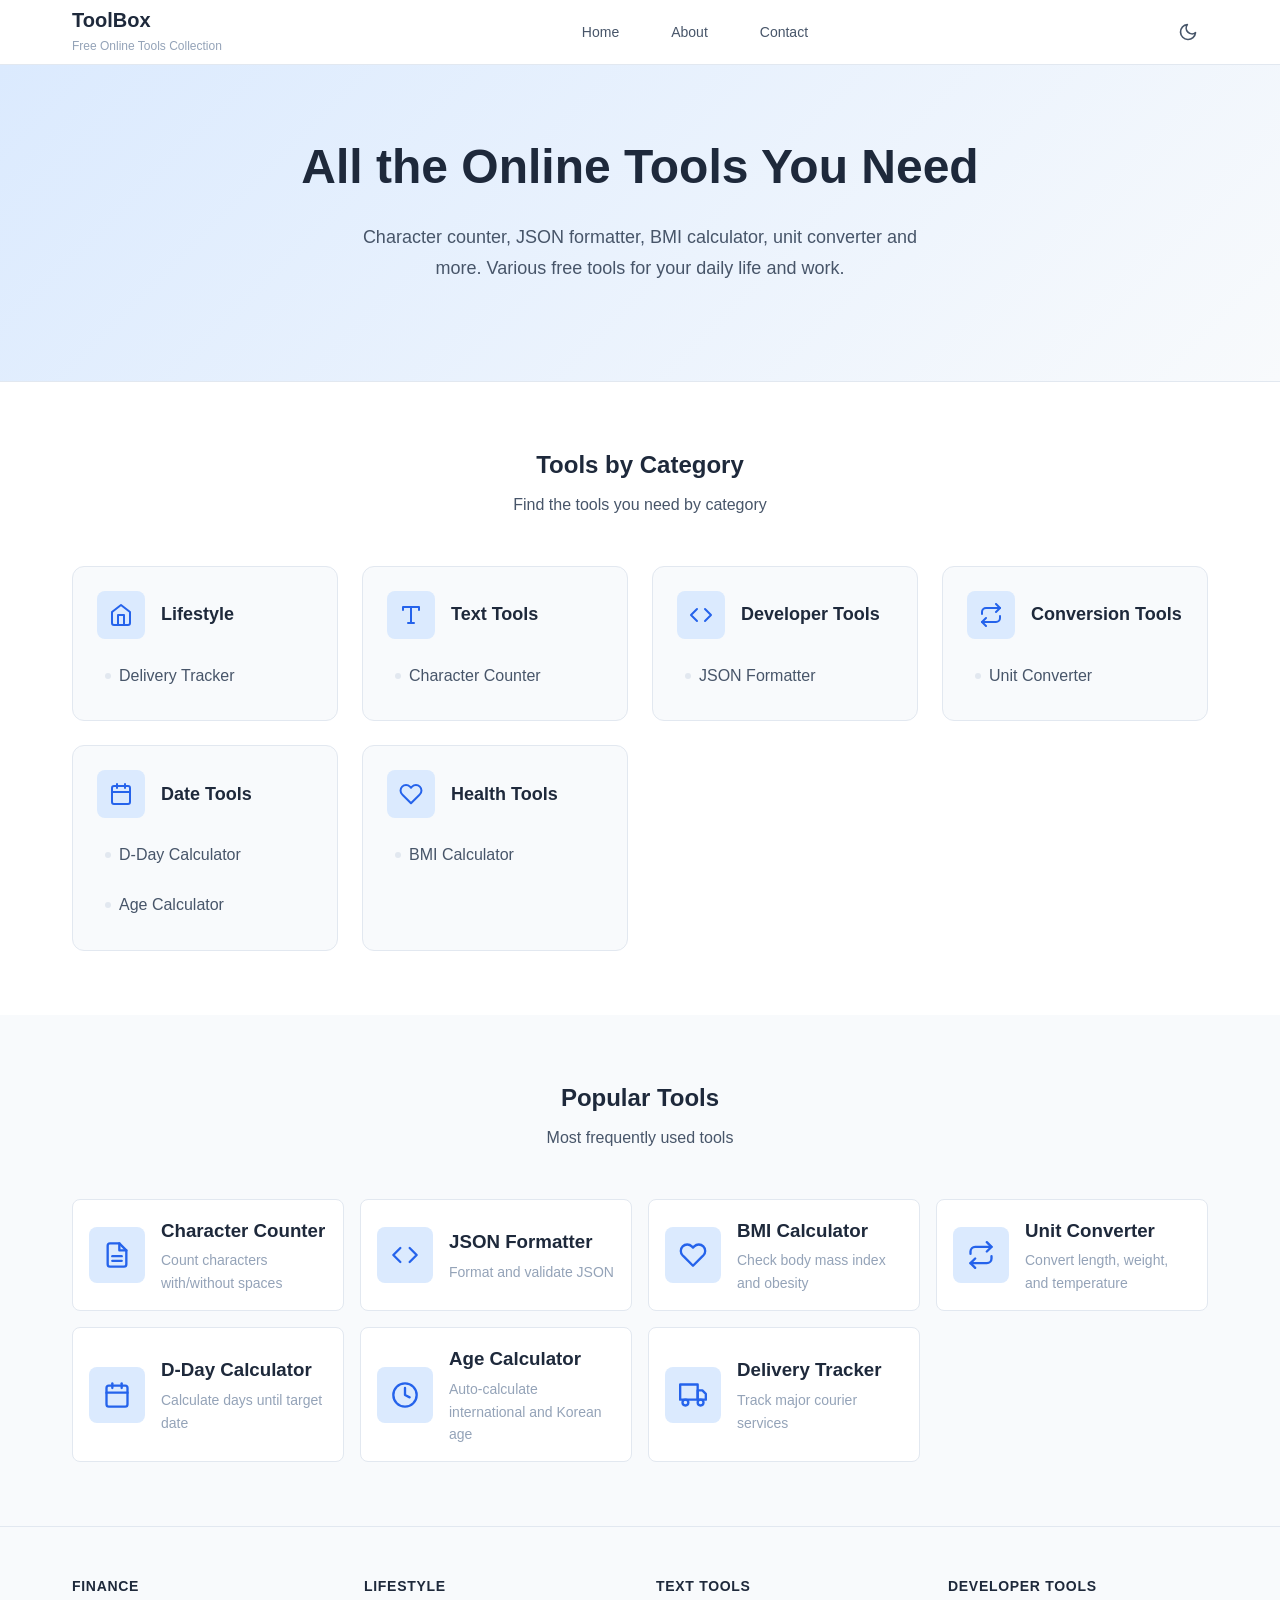
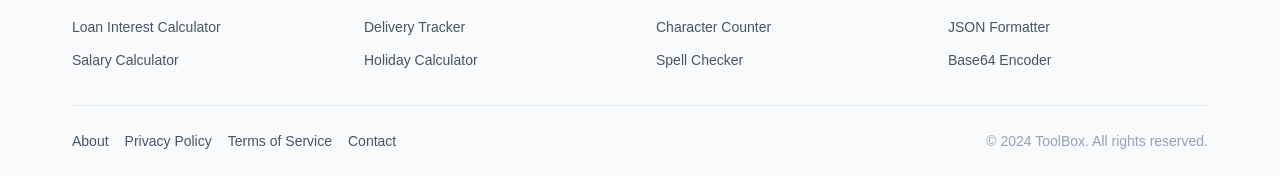
==== commit ec06ecc0: "Translate entire website from Korean to English Complete English translation of ToolBox website incl" ====
--- a/index.html
+++ b/index.html
@@ -1,13 +1,13 @@
 <!DOCTYPE html>
-<html lang="ko">
+<html lang="en">
 <head>
   <meta charset="UTF-8">
   <meta name="viewport" content="width=device-width, initial-scale=1.0">
 
   <!-- SEO Meta Tags -->
-  <title>ToolBox - 무료 온라인 도구 모음 | 계산기, 변환기, 개발 도구</title>
-  <meta name="description" content="대출이자 계산기, 연봉 실수령액, 글자수 세기, JSON 포맷터 등 다양한 무료 온라인 도구를 제공합니다. 광고 없이 빠르고 편리하게 이용하세요.">
-  <meta name="keywords" content="온라인 도구, 계산기, 변환기, 대출이자 계산기, 연봉 계산기, 글자수 세기, JSON 포맷터, BMI 계산기">
+  <title>ToolBox - Free Online Tools Collection | Calculators, Converters</title>
+  <meta name="description" content="Free online tools including loan calculator, salary calculator, character counter, JSON formatter and more. Fast and convenient with no ads.">
+  <meta name="keywords" content="online tools, calculator, converter, loan calculator, salary calculator, character counter, JSON formatter, BMI calculator">
   <meta name="author" content="ToolBox">
   <meta name="robots" content="index, follow">
   <link rel="canonical" href="https://judysylph.com/">
@@ -15,17 +15,17 @@
   <!-- Open Graph / Facebook -->
   <meta property="og:type" content="website">
   <meta property="og:url" content="https://judysylph.com/">
-  <meta property="og:title" content="ToolBox - 무료 온라인 도구 모음">
-  <meta property="og:description" content="대출이자 계산기, 연봉 실수령액, 글자수 세기, JSON 포맷터 등 다양한 무료 온라인 도구를 제공합니다.">
+  <meta property="og:title" content="ToolBox - Free Online Tools Collection">
+  <meta property="og:description" content="Free online tools including loan calculator, salary calculator, character counter, JSON formatter and more.">
   <meta property="og:image" content="https://judysylph.com/assets/images/og-image.png">
-  <meta property="og:locale" content="ko_KR">
+  <meta property="og:locale" content="en_US">
   <meta property="og:site_name" content="ToolBox">
 
   <!-- Twitter -->
   <meta name="twitter:card" content="summary_large_image">
   <meta name="twitter:url" content="https://judysylph.com/">
-  <meta name="twitter:title" content="ToolBox - 무료 온라인 도구 모음">
-  <meta name="twitter:description" content="대출이자 계산기, 연봉 실수령액, 글자수 세기, JSON 포맷터 등 다양한 무료 온라인 도구를 제공합니다.">
+  <meta name="twitter:title" content="ToolBox - Free Online Tools Collection">
+  <meta name="twitter:description" content="Free online tools including loan calculator, salary calculator, character counter, JSON formatter and more.">
   <meta name="twitter:image" content="https://judysylph.com/assets/images/og-image.png">
 
   <!-- Favicon -->
@@ -257,7 +257,7 @@
     "@type": "WebSite",
     "name": "ToolBox",
     "url": "https://judysylph.com",
-    "description": "다양한 온라인 도구를 무료로 제공하는 사이트입니다.",
+    "description": "A website offering a variety of free online tools.",
     "potentialAction": {
       "@type": "SearchAction",
       "target": "https://judysylph.com/search?q={search_term_string}",
@@ -268,7 +268,7 @@
 </head>
 <body>
   <!-- Skip Link -->
-  <a href="#main-content" class="skip-link">본문으로 바로가기</a>
+  <a href="#main-content" class="skip-link">Skip to main content</a>
 
   <!-- Header -->
   <header class="site-header">
@@ -277,19 +277,19 @@
         <a href="/">
           <span class="site-name">ToolBox</span>
         </a>
-        <span class="site-tagline">무료 온라인 도구 모음</span>
+        <span class="site-tagline">Free Online Tools Collection</span>
       </div>
 
-      <nav class="main-nav" aria-label="메인 메뉴">
+      <nav class="main-nav" aria-label="Main menu">
         <ul class="nav-list">
-          <li class="nav-item"><a href="/">홈</a></li>
-          <li class="nav-item"><a href="/pages/about.html">소개</a></li>
-          <li class="nav-item"><a href="/pages/contact.html">문의</a></li>
+          <li class="nav-item"><a href="/">Home</a></li>
+          <li class="nav-item"><a href="/pages/about.html">About</a></li>
+          <li class="nav-item"><a href="/pages/contact.html">Contact</a></li>
         </ul>
       </nav>
 
       <div class="header-utils">
-        <button type="button" class="btn-icon theme-toggle" aria-label="다크모드 전환">
+        <button type="button" class="btn-icon theme-toggle" aria-label="Toggle dark mode">
           <svg class="icon-moon" xmlns="http://www.w3.org/2000/svg" width="20" height="20" viewBox="0 0 24 24" fill="none" stroke="currentColor" stroke-width="2" stroke-linecap="round" stroke-linejoin="round">
             <path d="M21 12.79A9 9 0 1 1 11.21 3 7 7 0 0 0 21 12.79z"></path>
           </svg>
@@ -306,7 +306,7 @@
           </svg>
         </button>
 
-        <button type="button" class="btn-icon mobile-menu-toggle" aria-label="메뉴 열기" aria-expanded="false" aria-controls="mobile-nav">
+        <button type="button" class="btn-icon mobile-menu-toggle" aria-label="Open menu" aria-expanded="false" aria-controls="mobile-nav">
           <svg class="icon-menu" xmlns="http://www.w3.org/2000/svg" width="20" height="20" viewBox="0 0 24 24" fill="none" stroke="currentColor" stroke-width="2" stroke-linecap="round" stroke-linejoin="round">
             <line x1="3" y1="12" x2="21" y2="12"></line>
             <line x1="3" y1="6" x2="21" y2="6"></line>
@@ -320,11 +320,11 @@
       </div>
     </div>
 
-    <nav id="mobile-nav" class="mobile-nav" aria-label="모바일 메뉴">
+    <nav id="mobile-nav" class="mobile-nav" aria-label="Mobile menu">
       <ul class="mobile-nav-list">
-        <li class="mobile-nav-item"><a href="/">홈</a></li>
-        <li class="mobile-nav-item"><a href="/pages/about.html">소개</a></li>
-        <li class="mobile-nav-item"><a href="/pages/contact.html">문의</a></li>
+        <li class="mobile-nav-item"><a href="/">Home</a></li>
+        <li class="mobile-nav-item"><a href="/pages/about.html">About</a></li>
+        <li class="mobile-nav-item"><a href="/pages/contact.html">Contact</a></li>
       </ul>
     </nav>
   </header>
@@ -334,10 +334,10 @@
     <!-- Hero Section -->
     <section class="hero">
       <div class="container">
-        <h1 class="hero-title">필요한 모든 온라인 도구</h1>
+        <h1 class="hero-title">All the Online Tools You Need</h1>
         <p class="hero-description">
-          글자수 세기, JSON 포맷터, BMI 계산기, 단위 변환기 등
-          일상과 업무에 필요한 다양한 무료 도구를 제공합니다.
+          Character counter, JSON formatter, BMI calculator, unit converter and more.
+          Various free tools for your daily life and work.
         </p>
       </div>
     </section>
@@ -346,12 +346,12 @@
     <section class="categories-section">
       <div class="container">
         <div class="section-header">
-          <h2>카테고리별 도구</h2>
-          <p>원하는 카테고리에서 필요한 도구를 찾아보세요</p>
+          <h2>Tools by Category</h2>
+          <p>Find the tools you need by category</p>
         </div>
 
         <div class="category-grid">
-          <!-- 생활 -->
+          <!-- Lifestyle -->
           <div class="category-card">
             <div class="category-header">
               <div class="category-icon">
@@ -360,14 +360,14 @@
                   <polyline points="9 22 9 12 15 12 15 22"></polyline>
                 </svg>
               </div>
-              <h3 class="category-title">생활</h3>
+              <h3 class="category-title">Lifestyle</h3>
             </div>
             <div class="category-tools">
-              <a href="/tools/life/delivery-tracker.html">택배 배송조회</a>
+              <a href="/tools/life/delivery-tracker.html">Delivery Tracker</a>
             </div>
           </div>
 
-          <!-- 텍스트 -->
+          <!-- Text Tools -->
           <div class="category-card">
             <div class="category-header">
               <div class="category-icon">
@@ -377,14 +377,14 @@
                   <line x1="12" y1="4" x2="12" y2="20"></line>
                 </svg>
               </div>
-              <h3 class="category-title">텍스트</h3>
+              <h3 class="category-title">Text Tools</h3>
             </div>
             <div class="category-tools">
-              <a href="/tools/text/char-counter.html">글자수 세기</a>
+              <a href="/tools/text/char-counter.html">Character Counter</a>
             </div>
           </div>
 
-          <!-- 개발 -->
+          <!-- Developer Tools -->
           <div class="category-card">
             <div class="category-header">
               <div class="category-icon">
@@ -393,14 +393,14 @@
                   <polyline points="8 6 2 12 8 18"></polyline>
                 </svg>
               </div>
-              <h3 class="category-title">개발</h3>
+              <h3 class="category-title">Developer Tools</h3>
             </div>
             <div class="category-tools">
-              <a href="/tools/dev/json-formatter.html">JSON 포맷터</a>
+              <a href="/tools/dev/json-formatter.html">JSON Formatter</a>
             </div>
           </div>
 
-          <!-- 변환 -->
+          <!-- Conversion Tools -->
           <div class="category-card">
             <div class="category-header">
               <div class="category-icon">
@@ -411,14 +411,14 @@
                   <path d="M21 13v2a4 4 0 0 1-4 4H3"></path>
                 </svg>
               </div>
-              <h3 class="category-title">변환</h3>
+              <h3 class="category-title">Conversion Tools</h3>
             </div>
             <div class="category-tools">
-              <a href="/tools/convert/unit-converter.html">단위 변환기</a>
+              <a href="/tools/convert/unit-converter.html">Unit Converter</a>
             </div>
           </div>
 
-          <!-- 날짜 -->
+          <!-- Date Tools -->
           <div class="category-card">
             <div class="category-header">
               <div class="category-icon">
@@ -429,15 +429,15 @@
                   <line x1="3" y1="10" x2="21" y2="10"></line>
                 </svg>
               </div>
-              <h3 class="category-title">날짜</h3>
+              <h3 class="category-title">Date Tools</h3>
             </div>
             <div class="category-tools">
-              <a href="/tools/date/dday-calculator.html">D-Day 계산기</a>
-              <a href="/tools/date/age-calculator.html">나이 계산기</a>
+              <a href="/tools/date/dday-calculator.html">D-Day Calculator</a>
+              <a href="/tools/date/age-calculator.html">Age Calculator</a>
             </div>
           </div>
 
-          <!-- 건강 -->
+          <!-- Health Tools -->
           <div class="category-card">
             <div class="category-header">
               <div class="category-icon">
@@ -445,10 +445,10 @@
                   <path d="M20.84 4.61a5.5 5.5 0 0 0-7.78 0L12 5.67l-1.06-1.06a5.5 5.5 0 0 0-7.78 7.78l1.06 1.06L12 21.23l7.78-7.78 1.06-1.06a5.5 5.5 0 0 0 0-7.78z"></path>
                 </svg>
               </div>
-              <h3 class="category-title">건강</h3>
+              <h3 class="category-title">Health Tools</h3>
             </div>
             <div class="category-tools">
-              <a href="/tools/health/bmi-calculator.html">BMI 계산기</a>
+              <a href="/tools/health/bmi-calculator.html">BMI Calculator</a>
             </div>
           </div>
         </div>
@@ -459,8 +459,8 @@
     <section class="popular-section">
       <div class="container">
         <div class="section-header">
-          <h2>인기 도구</h2>
-          <p>가장 많이 사용되는 도구들입니다</p>
+          <h2>Popular Tools</h2>
+          <p>Most frequently used tools</p>
         </div>
 
         <div class="popular-grid">
@@ -474,8 +474,8 @@
               </svg>
             </div>
             <div class="popular-content">
-              <h3 class="popular-title">글자수 세기</h3>
-              <p class="popular-desc">공백 포함/제외 글자수 계산</p>
+              <h3 class="popular-title">Character Counter</h3>
+              <p class="popular-desc">Count characters with/without spaces</p>
             </div>
           </a>
 
@@ -487,8 +487,8 @@
               </svg>
             </div>
             <div class="popular-content">
-              <h3 class="popular-title">JSON 포맷터</h3>
-              <p class="popular-desc">JSON 정렬 및 유효성 검사</p>
+              <h3 class="popular-title">JSON Formatter</h3>
+              <p class="popular-desc">Format and validate JSON</p>
             </div>
           </a>
 
@@ -499,8 +499,8 @@
               </svg>
             </div>
             <div class="popular-content">
-              <h3 class="popular-title">BMI 계산기</h3>
-              <p class="popular-desc">체질량지수 및 비만도 확인</p>
+              <h3 class="popular-title">BMI Calculator</h3>
+              <p class="popular-desc">Check body mass index and obesity</p>
             </div>
           </a>
 
@@ -514,8 +514,8 @@
               </svg>
             </div>
             <div class="popular-content">
-              <h3 class="popular-title">단위 변환기</h3>
-              <p class="popular-desc">길이, 무게, 온도 변환</p>
+              <h3 class="popular-title">Unit Converter</h3>
+              <p class="popular-desc">Convert length, weight, and temperature</p>
             </div>
           </a>
 
@@ -529,8 +529,8 @@
               </svg>
             </div>
             <div class="popular-content">
-              <h3 class="popular-title">D-Day 계산기</h3>
-              <p class="popular-desc">목표 날짜까지 남은 일수 계산</p>
+              <h3 class="popular-title">D-Day Calculator</h3>
+              <p class="popular-desc">Calculate days until target date</p>
             </div>
           </a>
 
@@ -542,8 +542,8 @@
               </svg>
             </div>
             <div class="popular-content">
-              <h3 class="popular-title">나이 계산기</h3>
-              <p class="popular-desc">만 나이, 연 나이 자동 계산</p>
+              <h3 class="popular-title">Age Calculator</h3>
+              <p class="popular-desc">Auto-calculate international and Korean age</p>
             </div>
           </a>
 
@@ -557,8 +557,8 @@
               </svg>
             </div>
             <div class="popular-content">
-              <h3 class="popular-title">택배 배송조회</h3>
-              <p class="popular-desc">주요 택배사 통합 조회</p>
+              <h3 class="popular-title">Delivery Tracker</h3>
+              <p class="popular-desc">Track major courier services</p>
             </div>
           </a>
         </div>
@@ -571,41 +571,41 @@
     <div class="footer-container">
       <div class="footer-nav">
         <div class="footer-section">
-          <h3>금융</h3>
+          <h3>Finance</h3>
           <ul class="footer-links">
-            <li><a href="/tools/finance/loan-calculator.html">대출이자 계산기</a></li>
-            <li><a href="/tools/finance/salary-calculator.html">연봉 실수령액</a></li>
+            <li><a href="/tools/finance/loan-calculator.html">Loan Interest Calculator</a></li>
+            <li><a href="/tools/finance/salary-calculator.html">Salary Calculator</a></li>
           </ul>
         </div>
         <div class="footer-section">
-          <h3>생활</h3>
+          <h3>Lifestyle</h3>
           <ul class="footer-links">
-            <li><a href="/tools/life/delivery-tracking.html">택배 조회</a></li>
-            <li><a href="/tools/life/holiday-calculator.html">공휴일 계산기</a></li>
+            <li><a href="/tools/life/delivery-tracking.html">Delivery Tracker</a></li>
+            <li><a href="/tools/life/holiday-calculator.html">Holiday Calculator</a></li>
           </ul>
         </div>
         <div class="footer-section">
-          <h3>텍스트</h3>
+          <h3>Text Tools</h3>
           <ul class="footer-links">
-            <li><a href="/tools/text/char-counter.html">글자수 세기</a></li>
-            <li><a href="/tools/text/spell-checker.html">맞춤법 검사</a></li>
+            <li><a href="/tools/text/char-counter.html">Character Counter</a></li>
+            <li><a href="/tools/text/spell-checker.html">Spell Checker</a></li>
           </ul>
         </div>
         <div class="footer-section">
-          <h3>개발</h3>
+          <h3>Developer Tools</h3>
           <ul class="footer-links">
-            <li><a href="/tools/dev/json-formatter.html">JSON 포맷터</a></li>
-            <li><a href="/tools/dev/base64-encoder.html">Base64 인코더</a></li>
+            <li><a href="/tools/dev/json-formatter.html">JSON Formatter</a></li>
+            <li><a href="/tools/dev/base64-encoder.html">Base64 Encoder</a></li>
           </ul>
         </div>
       </div>
 
       <div class="footer-bottom">
-        <nav class="footer-legal" aria-label="법적 고지">
-          <a href="/pages/about.html">사이트 소개</a>
-          <a href="/pages/privacy-policy.html">개인정보처리방침</a>
-          <a href="/pages/terms-of-service.html">이용약관</a>
-          <a href="/pages/contact.html">문의하기</a>
+        <nav class="footer-legal" aria-label="Legal">
+          <a href="/pages/about.html">About</a>
+          <a href="/pages/privacy-policy.html">Privacy Policy</a>
+          <a href="/pages/terms-of-service.html">Terms of Service</a>
+          <a href="/pages/contact.html">Contact</a>
         </nav>
         <p class="footer-copyright">
           &copy; 2024 ToolBox. All rights reserved.
